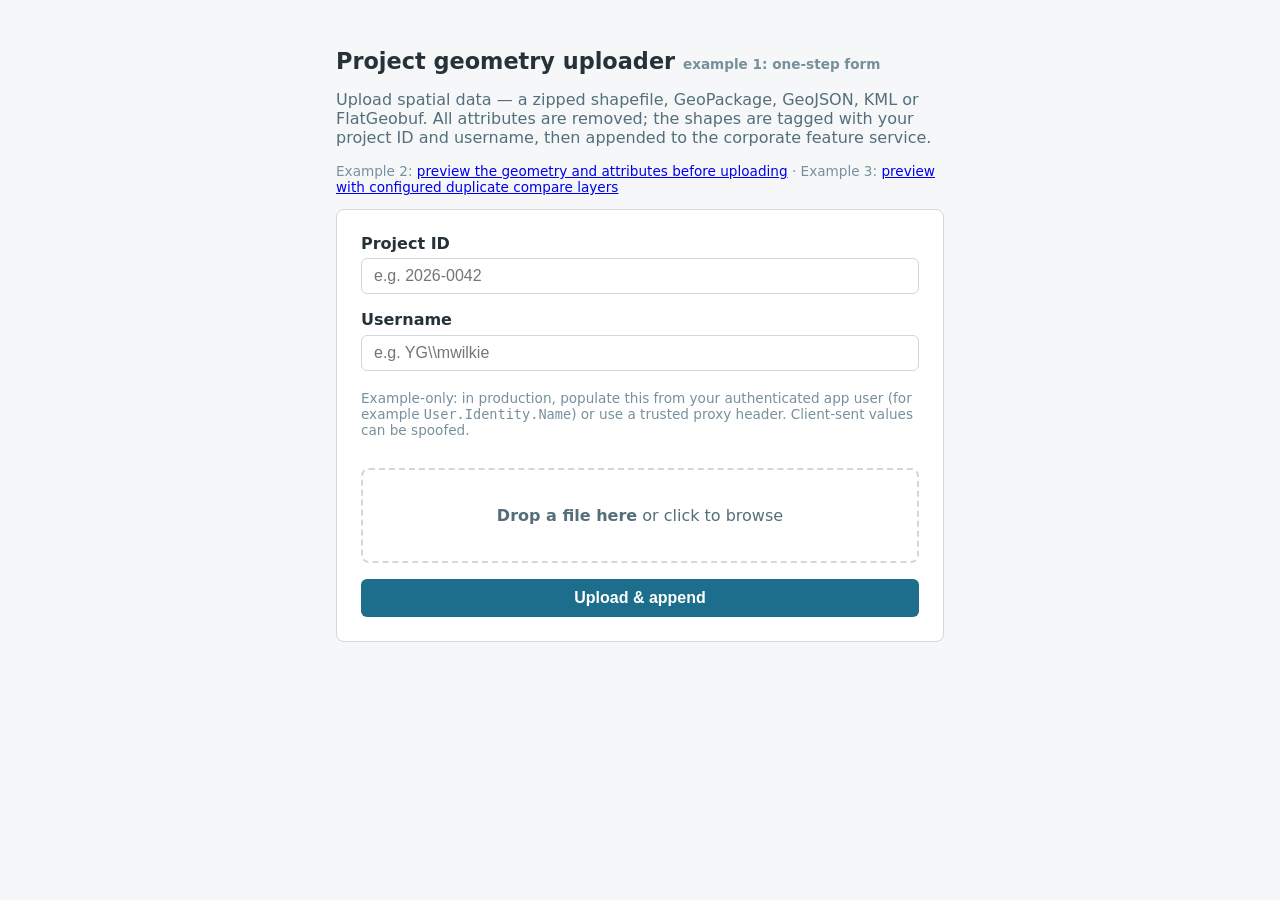
==== static/example1.html @ d4e8b979 "Add example 3 duplicate compare layers Add configurable duplicate compare layers for checking read-o" ====
<!doctype html>
<!--
  Reference client for the arcgis-uploader service.

  This page is deliberately framework-free so it is easy to port to any
  stack (MudBlazor, Leaflet, React, plain Python, ...). To re-implement it
  you only need to reproduce ONE request:

      POST /api/upload
      Content-Type: multipart/form-data
      fields:  file        (the spatial file)
               project_id  (text)
               username    (text; normally filled by the host app)

  and render the JSON response documented in README.md. Everything else on
  this page is presentation.
-->
<html lang="en">
    <head>
        <meta charset="utf-8" />
        <meta name="viewport" content="width=device-width, initial-scale=1" />
        <title>Project geometry uploader</title>
        <style>
            :root {
                --accent: #1c6e8c;
                --border: #cfd8dc;
                --ok-bg: #e8f5e9;
                --ok-edge: #2e7d32;
                --err-bg: #fdecea;
                --err-edge: #c62828;
            }
            * {
                box-sizing: border-box;
            }
            body {
                margin: 0;
                font-family: system-ui, "Segoe UI", sans-serif;
                color: #263238;
                background: #f5f7f8;
            }
            main {
                max-width: 40rem;
                margin: 3rem auto;
                padding: 0 1rem;
            }
            h1 {
                font-size: 1.4rem;
            }
            .lede {
                color: #546e7a;
            }
            form {
                background: #fff;
                border: 1px solid var(--border);
                border-radius: 8px;
                padding: 1.5rem;
                display: grid;
                gap: 1rem;
            }
            label {
                font-weight: 600;
            }
            input[type="text"] {
                font-size: 1rem;
                padding: 0.5rem 0.75rem;
                border: 1px solid var(--border);
                border-radius: 6px;
            }
            #drop-zone {
                border: 2px dashed var(--border);
                border-radius: 8px;
                padding: 2rem 1rem;
                text-align: center;
                cursor: pointer;
                color: #546e7a;
            }
            #drop-zone.dragover {
                border-color: var(--accent);
                background: #e3f2f7;
            }
            #drop-zone p {
                margin: 0.25rem 0;
            }
            .hint {
                font-size: 0.85rem;
                color: #78909c;
            }
            button {
                font-size: 1rem;
                font-weight: 600;
                color: #fff;
                background: var(--accent);
                border: 0;
                border-radius: 6px;
                padding: 0.65rem;
                cursor: pointer;
            }
            button:disabled {
                opacity: 0.6;
                cursor: wait;
            }
            #result {
                margin-top: 1.5rem;
                padding: 1rem 1.25rem;
                border-radius: 8px;
                border-left: 4px solid;
            }
            #result.ok {
                background: var(--ok-bg);
                border-color: var(--ok-edge);
            }
            #result.err {
                background: var(--err-bg);
                border-color: var(--err-edge);
            }
            #result ul {
                margin: 0.5rem 0 0;
                padding-left: 1.25rem;
            }
            .banner {
                background: #fff8e1;
                border: 1px solid #f9a825;
                border-radius: 6px;
                padding: 0.5rem 0.75rem;
                font-size: 0.9rem;
            }
        </style>
    </head>
    <body>
        <main>
            <h1>
                Project geometry uploader
                <span class="hint">example 1: one-step form</span>
            </h1>
            <p class="lede">
                Upload spatial data — a zipped shapefile, GeoPackage, GeoJSON,
                KML or FlatGeobuf. All attributes are removed; the shapes are
                tagged with your project ID and username, then appended to the
                corporate feature service.
            </p>
            <p class="hint">
                Example 2:
                <a href="example2"
                    >preview the geometry and attributes before uploading</a
                >
                · Example 3:
                <a href="example3"
                    >preview with configured duplicate compare layers</a
                >
            </p>

            <div id="dry-run-banner" class="banner" hidden>
                Dry-run mode: the pipeline runs but nothing is written to
                ArcGIS.
            </div>

            <form id="upload-form">
                <div style="display: grid; gap: 0.35rem">
                    <label for="project-id">Project ID</label>
                    <input
                        type="text"
                        id="project-id"
                        name="project_id"
                        required
                        placeholder="e.g. 2026-0042"
                        autocomplete="off"
                    />
                </div>

                <div style="display: grid; gap: 0.35rem">
                    <label for="username">Username</label>
                    <input
                        type="text"
                        id="username"
                        name="username"
                        required
                        placeholder="e.g. YG\\mwilkie"
                        autocomplete="username"
                    />
                    <p class="hint">
                        Example-only: in production, populate this from your
                        authenticated app user (for example
                        <code>User.Identity.Name</code>) or use a trusted proxy
                        header. Client-sent values can be spoofed.
                    </p>
                </div>

                <div
                    id="drop-zone"
                    tabindex="0"
                    role="button"
                    aria-label="Choose a file or drop one here"
                >
                    <p><strong>Drop a file here</strong> or click to browse</p>
                    <p id="accepted" class="hint"></p>
                    <p id="file-name" class="hint"></p>
                </div>
                <input type="file" id="file-input" hidden />

                <button type="submit" id="submit-btn">
                    Upload &amp; append
                </button>
            </form>

            <section id="result" hidden></section>
        </main>

        <script>
            const $ = (id) => document.getElementById(id);
            const dropZone = $("drop-zone"),
                fileInput = $("file-input");
            let pickedFile = null;

            // Ask the server what it accepts, so the form never disagrees with it.
            fetch("api/info")
                .then((r) => r.json())
                .then((info) => {
                    $("accepted").textContent =
                        "Accepted: " + info.accepted_extensions.join(", ");
                    fileInput.accept = info.accepted_extensions.join(",");
                    $("project-id").pattern = info.project_id_pattern.replace(
                        /^\^|\$$/g,
                        "",
                    );
                    $("dry-run-banner").hidden = !info.dry_run;
                });

            function setFile(file) {
                pickedFile = file;
                $("file-name").textContent = file
                    ? `${file.name} (${(file.size / 1048576).toFixed(1)} MB)`
                    : "";
            }

            dropZone.addEventListener("click", () => fileInput.click());
            dropZone.addEventListener("keydown", (e) => {
                if (e.key === "Enter" || e.key === " ") {
                    e.preventDefault();
                    fileInput.click();
                }
            });
            fileInput.addEventListener("change", () =>
                setFile(fileInput.files[0]),
            );

            ["dragover", "dragleave", "drop"].forEach((name) =>
                dropZone.addEventListener(name, (e) => {
                    e.preventDefault();
                    dropZone.classList.toggle("dragover", name === "dragover");
                }),
            );
            dropZone.addEventListener("drop", (e) =>
                setFile(e.dataTransfer.files[0]),
            );

            $("upload-form").addEventListener("submit", async (e) => {
                e.preventDefault();
                if (!pickedFile)
                    return showResult(false, "Choose a file to upload first.");

                const body = new FormData();
                body.append("file", pickedFile);
                body.append("project_id", $("project-id").value.trim());
                body.append("username", $("username").value.trim());

                const btn = $("submit-btn");
                btn.disabled = true;
                btn.textContent = "Uploading…";
                try {
                    const response = await fetch("api/upload", {
                        method: "POST",
                        body,
                    });
                    const data = await response.json();
                    if (!response.ok)
                        return showResult(
                            false,
                            data.detail || "Upload failed.",
                        );
                    showSummary(data);
                } catch (err) {
                    showResult(
                        false,
                        "Could not reach the server: " + err.message,
                    );
                } finally {
                    btn.disabled = false;
                    btn.textContent = "Upload & append";
                }
            });

            function showSummary(data) {
                const lines = Object.entries(data.features_appended).map(
                    ([type, n]) =>
                        `${n} ${type} feature(s)` +
                        (data.dry_run
                            ? " (dry run — not written)"
                            : " appended"),
                );
                for (const [type, n] of Object.entries(
                    data.features_skipped_no_target_layer,
                ))
                    lines.push(
                        `${n} ${type} feature(s) skipped — no target layer for this type`,
                    );
                if (data.features_skipped_invalid)
                    lines.push(
                        `${data.features_skipped_invalid} empty/unsupported geometries skipped`,
                    );
                showResult(
                    true,
                    `Done — project ID <strong>${escapeHtml(data.project_id)}</strong>, ` +
                        `recorded as <strong>${escapeHtml(data.username_attribute_value || data.uploaded_by)}</strong>:` +
                        "<ul>" +
                        lines.map((l) => `<li>${l}</li>`).join("") +
                        "</ul>",
                );
            }

            function showResult(ok, html) {
                const box = $("result");
                box.hidden = false;
                box.className = ok ? "ok" : "err";
                box.innerHTML = html;
            }

            function escapeHtml(s) {
                return s.replace(/[&<>"']/g, (c) => `&#${c.charCodeAt(0)};`);
            }
        </script>
    </body>
</html>
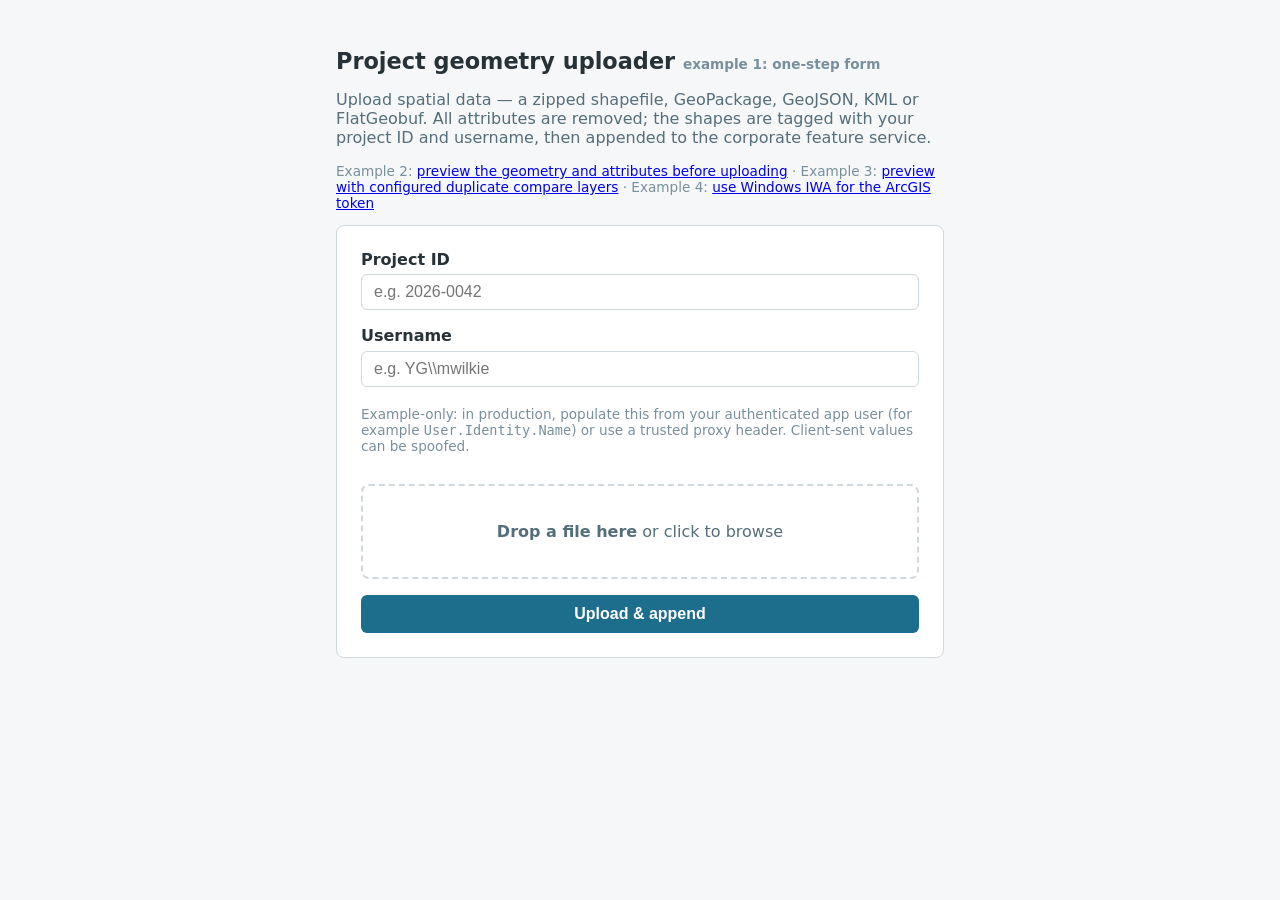
==== commit 4aedd96a: "WIP example 4 browser SSO upload Adds an Example 4 flow that avoids user-typed usernames and moves t" ====
--- a/static/example1.html
+++ b/static/example1.html
@@ -146,6 +146,10 @@
                 · Example 3:
                 <a href="example3"
                     >preview with configured duplicate compare layers</a
+                >
+                · Example 4:
+                <a href="example4"
+                    >use Windows IWA for the ArcGIS token</a
                 >
             </p>
 
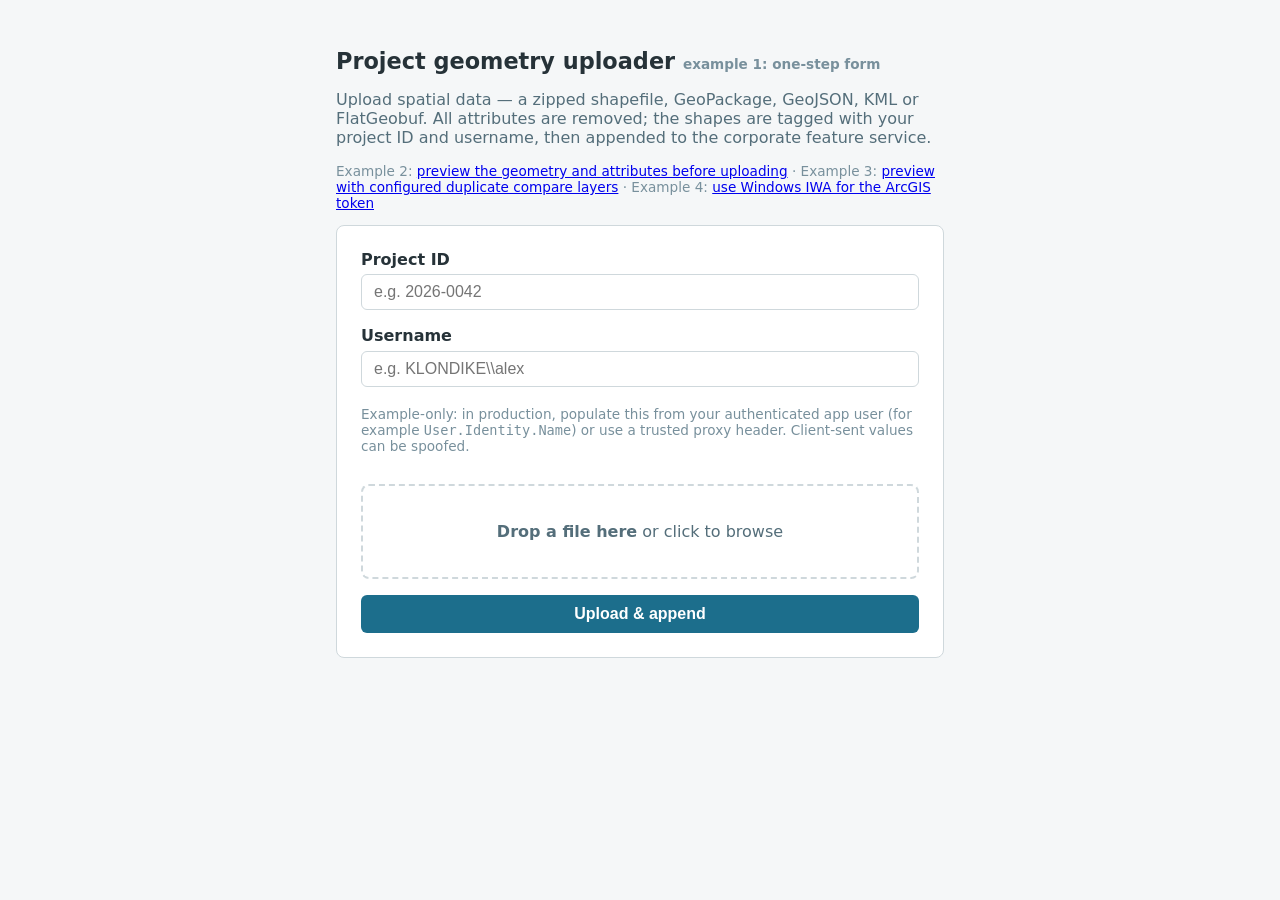
==== commit bfeff027: "• Make example layer files generic   Replace YG/YESAB-specific sample domains, usernames, layer name" ====
--- a/static/example1.html
+++ b/static/example1.html
@@ -178,7 +178,7 @@
                         id="username"
                         name="username"
                         required
-                        placeholder="e.g. YG\\mwilkie"
+                        placeholder="e.g. KLONDIKE\\alex"
                         autocomplete="username"
                     />
                     <p class="hint">
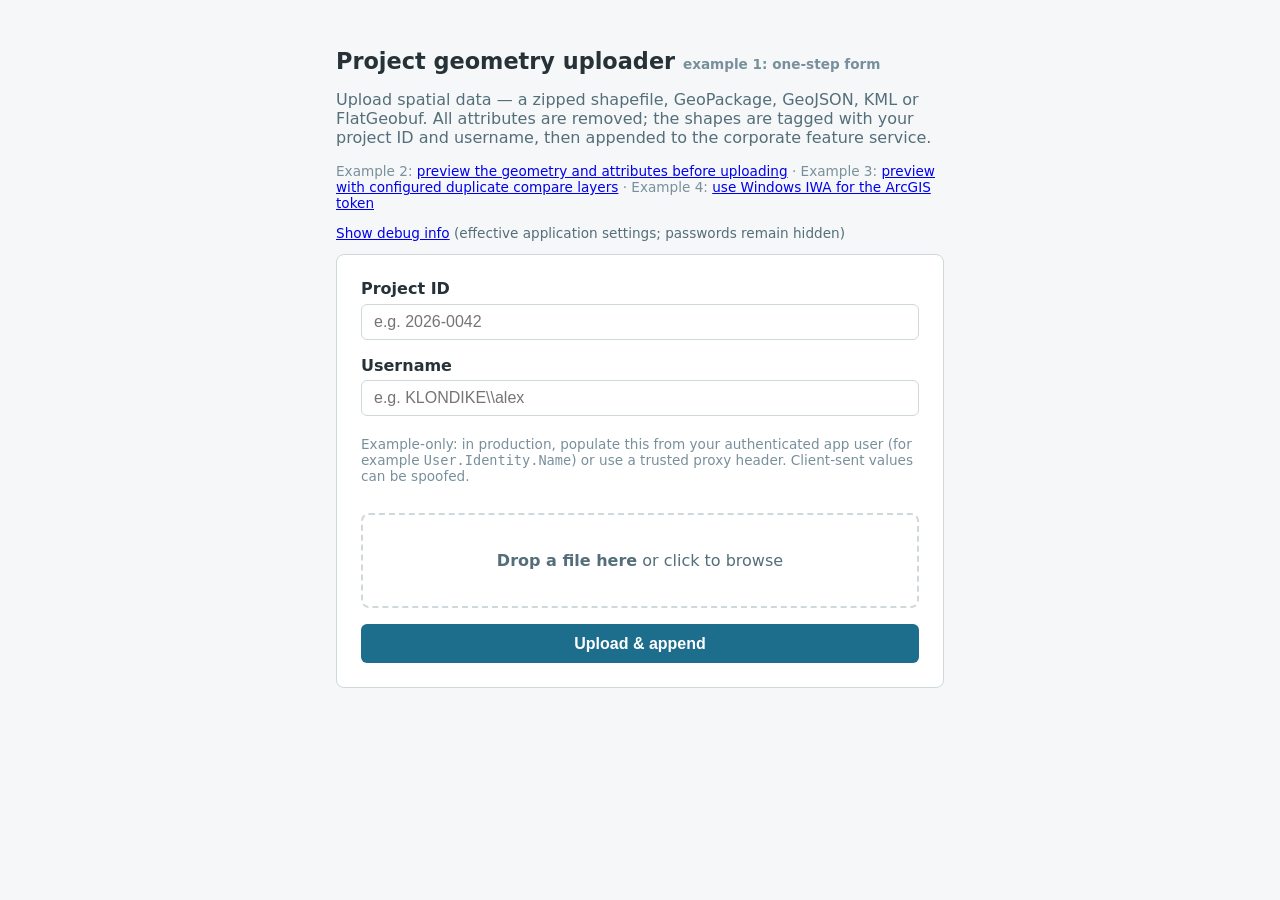
==== commit 6fc5713b: "Add example hub and safe debug settings _codex-unknown-model- on behalf of Matt Wilkie_" ====
--- a/static/example1.html
+++ b/static/example1.html
@@ -20,113 +20,9 @@
         <meta charset="utf-8" />
         <meta name="viewport" content="width=device-width, initial-scale=1" />
         <title>Project geometry uploader</title>
-        <style>
-            :root {
-                --accent: #1c6e8c;
-                --border: #cfd8dc;
-                --ok-bg: #e8f5e9;
-                --ok-edge: #2e7d32;
-                --err-bg: #fdecea;
-                --err-edge: #c62828;
-            }
-            * {
-                box-sizing: border-box;
-            }
-            body {
-                margin: 0;
-                font-family: system-ui, "Segoe UI", sans-serif;
-                color: #263238;
-                background: #f5f7f8;
-            }
-            main {
-                max-width: 40rem;
-                margin: 3rem auto;
-                padding: 0 1rem;
-            }
-            h1 {
-                font-size: 1.4rem;
-            }
-            .lede {
-                color: #546e7a;
-            }
-            form {
-                background: #fff;
-                border: 1px solid var(--border);
-                border-radius: 8px;
-                padding: 1.5rem;
-                display: grid;
-                gap: 1rem;
-            }
-            label {
-                font-weight: 600;
-            }
-            input[type="text"] {
-                font-size: 1rem;
-                padding: 0.5rem 0.75rem;
-                border: 1px solid var(--border);
-                border-radius: 6px;
-            }
-            #drop-zone {
-                border: 2px dashed var(--border);
-                border-radius: 8px;
-                padding: 2rem 1rem;
-                text-align: center;
-                cursor: pointer;
-                color: #546e7a;
-            }
-            #drop-zone.dragover {
-                border-color: var(--accent);
-                background: #e3f2f7;
-            }
-            #drop-zone p {
-                margin: 0.25rem 0;
-            }
-            .hint {
-                font-size: 0.85rem;
-                color: #78909c;
-            }
-            button {
-                font-size: 1rem;
-                font-weight: 600;
-                color: #fff;
-                background: var(--accent);
-                border: 0;
-                border-radius: 6px;
-                padding: 0.65rem;
-                cursor: pointer;
-            }
-            button:disabled {
-                opacity: 0.6;
-                cursor: wait;
-            }
-            #result {
-                margin-top: 1.5rem;
-                padding: 1rem 1.25rem;
-                border-radius: 8px;
-                border-left: 4px solid;
-            }
-            #result.ok {
-                background: var(--ok-bg);
-                border-color: var(--ok-edge);
-            }
-            #result.err {
-                background: var(--err-bg);
-                border-color: var(--err-edge);
-            }
-            #result ul {
-                margin: 0.5rem 0 0;
-                padding-left: 1.25rem;
-            }
-            .banner {
-                background: #fff8e1;
-                border: 1px solid #f9a825;
-                border-radius: 6px;
-                padding: 0.5rem 0.75rem;
-                font-size: 0.9rem;
-            }
-        </style>
+        <link rel="stylesheet" href="examples.css" />
     </head>
-    <body>
+    <body class="example-basic">
         <main>
             <h1>
                 Project geometry uploader
@@ -153,13 +49,19 @@
                 >
             </p>
 
+            <p class="debug-link">
+                <a href="api/debug-info" target="_blank" rel="noopener"
+                    >Show debug info</a
+                >
+                (effective application settings; passwords remain hidden)
+            </p>
             <div id="dry-run-banner" class="banner" hidden>
                 Dry-run mode: the pipeline runs but nothing is written to
                 ArcGIS.
             </div>
 
-            <form id="upload-form">
-                <div style="display: grid; gap: 0.35rem">
+            <form id="upload-form" class="card">
+                <div class="field">
                     <label for="project-id">Project ID</label>
                     <input
                         type="text"
@@ -171,7 +73,7 @@
                     />
                 </div>
 
-                <div style="display: grid; gap: 0.35rem">
+                <div class="field">
                     <label for="username">Username</label>
                     <input
                         type="text"
@@ -201,7 +103,7 @@
                 </div>
                 <input type="file" id="file-input" hidden />
 
-                <button type="submit" id="submit-btn">
+                <button type="submit" id="submit-btn" class="primary">
                     Upload &amp; append
                 </button>
             </form>
--- a/static/examples.css
+++ b/static/examples.css
@@ -0,0 +1,117 @@
+:root {
+  --accent: #1c6e8c;
+  --border: #cfd8dc;
+  --ok-bg: #e8f5e9;
+  --ok-edge: #2e7d32;
+  --err-bg: #fdecea;
+  --err-edge: #c62828;
+}
+
+* { box-sizing: border-box; }
+
+body {
+  margin: 0;
+  font-family: system-ui, "Segoe UI", sans-serif;
+  color: #263238;
+  background: #f5f7f8;
+}
+
+main { max-width: 46rem; margin: 3rem auto; padding: 0 1rem; }
+h1 { font-size: 1.4rem; }
+h2 { font-size: 1.05rem; margin: 1.25rem 0 .5rem; }
+.lede { color: #546e7a; }
+
+.card {
+  background: #fff;
+  border: 1px solid var(--border);
+  border-radius: 8px;
+  padding: 1.5rem;
+  display: grid;
+  gap: 1rem;
+}
+
+.field { display: grid; gap: .35rem; }
+label { font-weight: 600; }
+input[type="text"] {
+  font-size: 1rem;
+  padding: .5rem .75rem;
+  border: 1px solid var(--border);
+  border-radius: 6px;
+}
+
+#drop-zone {
+  border: 2px dashed var(--border);
+  border-radius: 8px;
+  padding: 2rem 1rem;
+  text-align: center;
+  cursor: pointer;
+  color: #546e7a;
+}
+
+#drop-zone.dragover { border-color: var(--accent); background: #e3f2f7; }
+#drop-zone p { margin: .25rem 0; }
+.hint { font-size: .85rem; color: #78909c; }
+.hint.flush { margin: 0; }
+
+button {
+  font-size: 1rem;
+  font-weight: 600;
+  border: 0;
+  border-radius: 6px;
+  padding: .65rem 1rem;
+  cursor: pointer;
+}
+
+button:disabled { opacity: .6; cursor: wait; }
+.primary { color: #fff; background: var(--accent); }
+.secondary { color: var(--accent); background: #e3f2f7; }
+#map { height: 340px; border-radius: 8px; background: #dde4e8; }
+#preview { display: grid; gap: 1rem; }
+
+/* Muted until a file is dropped; the layout never jumps. */
+#preview.inactive { opacity: .55; filter: grayscale(35%); }
+th.added, td.added { background: var(--ok-bg); }
+th.added { color: var(--ok-edge); }
+th.removed { text-decoration: line-through; color: var(--err-edge); background: var(--err-bg); }
+td.removed { background: var(--err-bg); }
+.placeholder { color: #78909c; font-style: italic; }
+.legend-chip { padding: .1rem .5rem; border-radius: 4px; margin-right: .5rem; }
+.legend-chip.added { background: var(--ok-bg); color: var(--ok-edge); }
+.legend-chip.removed { background: var(--err-bg); color: var(--err-edge); text-decoration: line-through; }
+.table-wrap { overflow-x: auto; border: 1px solid var(--border); border-radius: 6px; }
+table { border-collapse: collapse; width: 100%; font-size: .85rem; }
+th, td { padding: .35rem .6rem; border-bottom: 1px solid #eceff1; text-align: left; white-space: nowrap; }
+th { background: #f5f7f8; position: sticky; top: 0; }
+td.null { color: #b0bec5; }
+
+#result {
+  margin-top: 1.5rem;
+  padding: 1rem 1.25rem;
+  border-radius: 8px;
+  border-left: 4px solid;
+}
+
+#result.ok { background: var(--ok-bg); border-color: var(--ok-edge); }
+#result.err { background: var(--err-bg); border-color: var(--err-edge); }
+#result ul { margin: .5rem 0 0; padding-left: 1.25rem; }
+.banner {
+  background: #fff8e1;
+  border: 1px solid #f9a825;
+  border-radius: 6px;
+  padding: .5rem .75rem;
+  font-size: .9rem;
+  margin-bottom: 1rem;
+}
+
+.actions { display: flex; gap: .75rem; }
+.card.compact { padding: 1rem; gap: .75rem; }
+
+/* Example 1 intentionally uses a narrower, single-step layout. */
+.example-basic main { max-width: 40rem; }
+.example-basic button { padding: .65rem; }
+.example-basic .banner { margin-bottom: 0; }
+
+.debug-link {
+  font-size: .85rem;
+  color: #546e7a;
+}
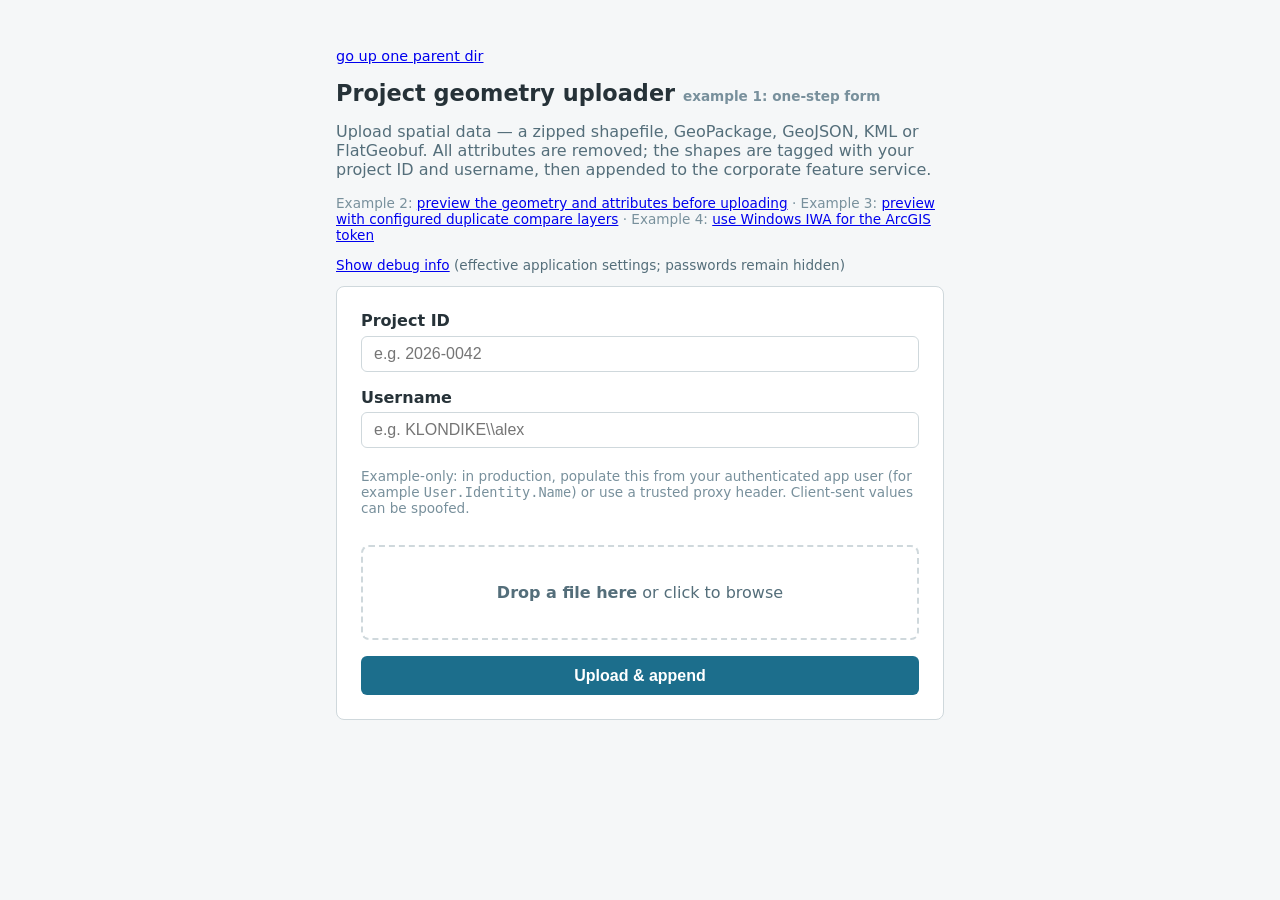
==== commit 2475b5de: "Link upload results and add parent navigation _codex-unknown-model- on behalf of Matt Wilkie_" ====
--- a/static/example1.html
+++ b/static/example1.html
@@ -24,6 +24,7 @@
     </head>
     <body class="example-basic">
         <main>
+            <nav class="parent-nav"><a href="../">go up one parent dir</a></nav>
             <h1>
                 Project geometry uploader
                 <span class="hint">example 1: one-step form</span>
@@ -197,11 +198,17 @@
 
             function showSummary(data) {
                 const lines = Object.entries(data.features_appended).map(
-                    ([type, n]) =>
-                        `${n} ${type} feature(s)` +
-                        (data.dry_run
-                            ? " (dry run — not written)"
-                            : " appended"),
+                    ([type, n]) => {
+                        const url = data.feature_layer_urls?.[type];
+                        const destination = url
+                            ? ` - <a href="${escapeHtml(url)}" target="_blank" rel="noopener">view ${escapeHtml(type)} feature layer</a>`
+                            : "";
+                        return `${n} ${type} feature(s)` +
+                            (data.dry_run
+                                ? " (dry run — not written)"
+                                : " appended") +
+                            destination;
+                    },
                 );
                 for (const [type, n] of Object.entries(
                     data.features_skipped_no_target_layer,
--- a/static/examples.css
+++ b/static/examples.css
@@ -20,6 +20,7 @@
 h1 { font-size: 1.4rem; }
 h2 { font-size: 1.05rem; margin: 1.25rem 0 .5rem; }
 .lede { color: #546e7a; }
+.parent-nav { margin-bottom: 1rem; font-size: .9rem; }
 
 .card {
   background: #fff;
